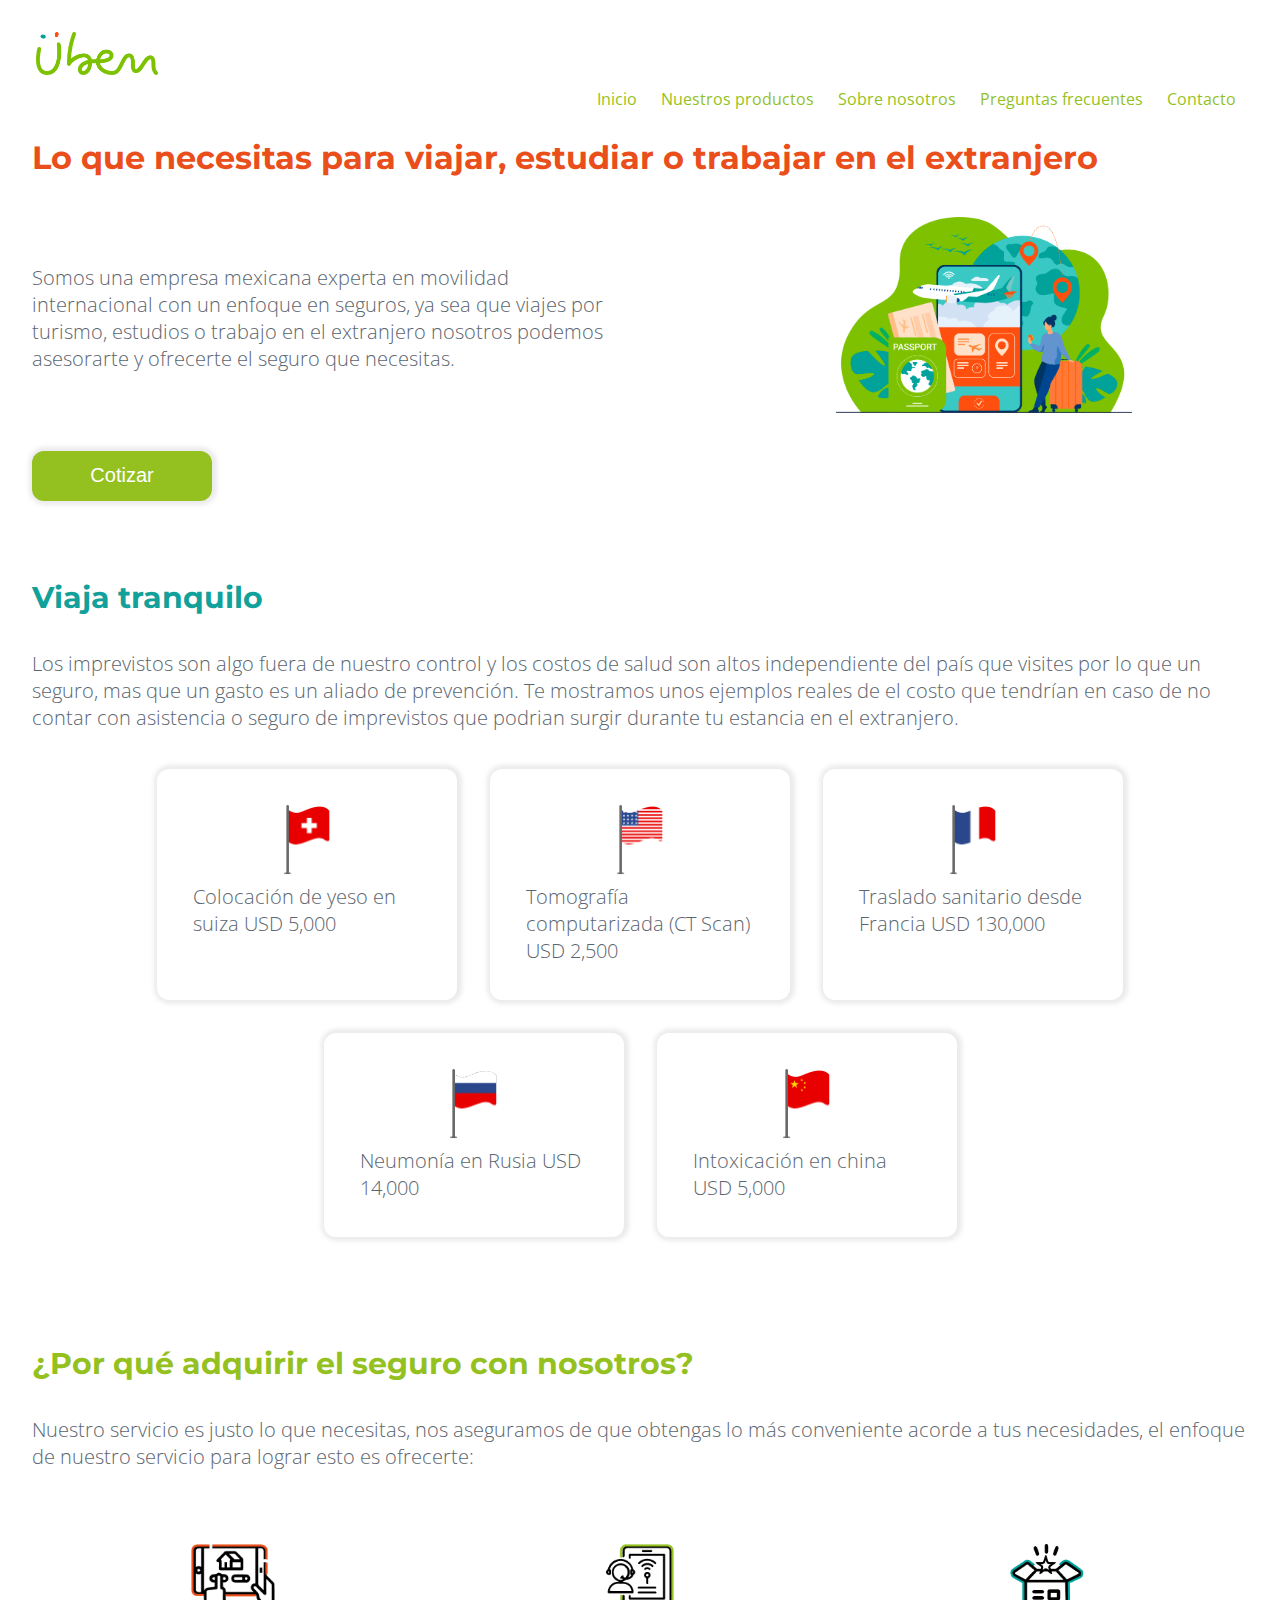
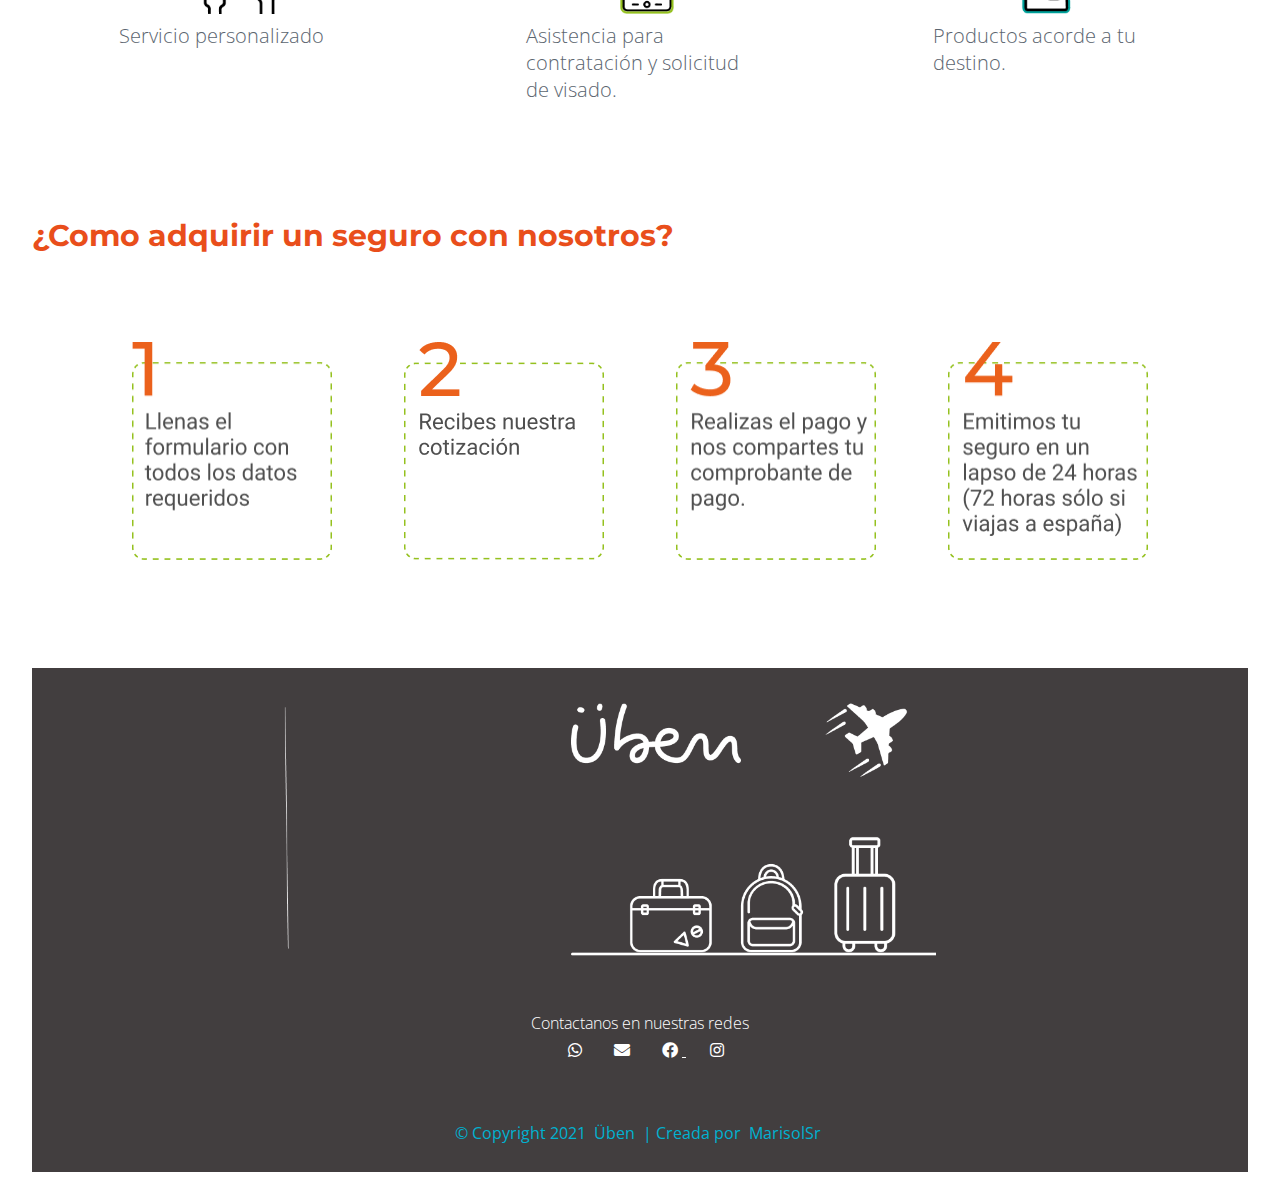
==== index.html @ 161617dc "primer subida a git de lo que llevo de proyecto final" ====
<!DOCTYPE html>
<html lang="en">
  <head>
    <meta charset="UTF-8" />
    <meta http-equiv="X-UA-Compatible" content="IE=edge" />
    <meta name="viewport" content="width=device-width, initial-scale=1.0" />
    <link rel="stylesheet" href="css/style.css">
    <!--Fuentes de google? Investigar si asi agarra las 2 -->
    <link href="https://fonts.googleapis.com/css2?family=Montserrat:ital,wght@0,400;1,100;1,700&display=swap" rel="stylesheet">
    <link href="https://fonts.googleapis.com/css2?family=Open+Sans:wght@300;400;700&display=swap" rel="stylesheet">
    <!--Fontawesome lo de los iconos-->
    <link
      rel="stylesheet"
      href="https://cdnjs.cloudflare.com/ajax/libs/font-awesome/5.15.4/css/all.min.css"
      integrity="sha512-1ycn6IcaQQ40/MKBW2W4Rhis/DbILU74C1vSrLJxCq57o941Ym01SwNsOMqvEBFlcgUa6xLiPY/NS5R+E6ztJQ=="
      crossorigin="anonymous"
      referrerpolicy="no-referrer"
    />
    <!--Fav Icon-->
    <link rel="shortcut icon" href="imgs/chat-icon.png" type="image/x-icon" />

    <title>Üben</title>
  </head>
  <body>
    <header>
      <!-- Logo del header-->
      <div>
        <img src="sources/Logo1.png" alt="logo" width="10%">
      <!--Lista de la barra de navegación-->
        <nav class="nav">
         <ul class="navlist">
           <li class="navitem"><a class="navlink" href="index.html">Inicio</a></li>
           <li class="navitem"><a class="navlink" href="productos.html"> Nuestros productos</a></li>
           <li class="navitem"><a class="navlink" href="nosotros.html">Sobre nosotros</a></li>
           <li class="navitem"><a class="navlink" href="preguntas.html">Preguntas frecuentes</a></li>
           <li class="navitem"><a class="navlink" href="contacto.html">Contacto</a></li>
          </ul>
        </nav>
      </div>
      <div>
      </header>
      <!-- Frase introductoria-->
      <div id="fraseintro">
        <h1>Lo que necesitas para viajar, estudiar o trabajar en el extranjero</h1>
      </div>
      </div>
      <div class="div1">
        <p class="parrafo1">
        Somos una empresa mexicana experta en movilidad internacional 
        con un enfoque en seguros, ya sea que viajes por turismo, estudios o trabajo
        en el extranjero nosotros podemos asesorarte y ofrecerte el seguro que necesitas.
        </p>
        <div>
          <img class="imagenh" src="sources/Img 1.png" alt="Imagen" width="50%">
        </div>
      </div>
      <!--Botón cotizar-->
      <div>
        <input class="boton1" type="submit" value="Cotizar" />
      </div>
      <div>
        <h2 class="tituloejemplos">Viaja tranquilo</h2>
        <p>Los imprevistos son algo fuera de nuestro control y los costos de salud son altos independiente del país que visites por lo que un seguro, mas que un gasto es un aliado de prevención. Te mostramos unos ejemplos reales de el costo que tendrían en caso de no contar con asistencia o seguro de imprevistos que podrian surgir durante tu estancia en el extranjero.</p>
        <section id="ejemplosgastos">
          <article class="banderas">
            <p>Colocación de yeso en suiza USD 5,000</p>
            <img src="sources/suiza.png" alt="">
          </article>
          <article class="banderas">
            <p>Tomografía computarizada (CT Scan) USD 2,500</p>
            <img src="sources/usa.png" alt="">
          </article>
          <article class="banderas">
            <p>Traslado sanitario desde Francia USD 130,000</p>
            <img src="sources/francia.png" alt="">
          </article>
          <article class="banderas">
            <p>Neumonía en Rusia USD 14,000</p>
            <img src="sources/rusia.png" alt="">
          </article>
          <article class="banderas">
            <p>Intoxicación en china USD 5,000</p>
            <img src="sources/china.png">
          </article>
      </div>
      <div>
        <h2 class="titulomotivos">¿Por qué adquirir el seguro con nosotros?</h2>
        <p>Nuestro servicio es justo lo que necesitas, nos aseguramos de que obtengas lo más conveniente acorde a tus necesidades, el enfoque de nuestro servicio para lograr esto es ofrecerte:</p>
        <div id="motivos">
          <article class="iconos">
            <p>Servicio personalizado</p>
            <img src="sources/icono1.png" alt="">
          </article>
          <article class="iconos">
            <p>Asistencia para contratación y solicitud de visado.</p>
            <img src="sources/icono2.png" alt="">
          </article>
          <article class="iconos">
            <p>Productos acorde a tu destino.</p>
            <img src="sources/icono3.png" alt="">
          </article>
        </div>
      </div>
      <div>
        <h2 class="titulopasos">¿Como adquirir un seguro con nosotros?</h2>
        <section id="pasos">
          <img src="sources/paso1.png" alt="">
          <img src="sources/paso2.png" alt="">
          <img src="sources/paso3.png" alt="">
          <img src="sources/paso4.png" alt="">
        </section>
      </div>
      <div class="contenedorfot">
          <!--Footer-->
        <footer class="footer">
         <!--Quiero poner esta imagen como donfo en el footer-->
         <img class="footerback" src="sources/fondofooter.png" alt="logo" width="10%">
         <div class="footer-sm">
           <div class="container">
             <div class="row footer-sm__icons">
               <div class="col">Contactanos en nuestras redes</div>
               <div class="col">
                 <a href="https://wa.link/iu1go5"><i class="fab fa-whatsapp"></i></a>
                 <a href="#"><i class="fas fa-envelope"></i></a>
                  <a href="https://www.facebook.com/ubenmx"><i class="fab fa-facebook"></i> </a>
                  <a href="https://www.instagram.com/ubenmx/"><i class="fab fa-instagram"></i></a>
                </div>
             </div>
           </div>
          </div>
          <div class="footer-bottom">
            <div class="container">
             <div class="row footer-bottom__copyright">
               <div class="col">
                  &copy; Copyright 2021 <a href="#">Üben</a> | Creada por
                 <a href="http://www.marisolsr.com/">MarisolSr</a>
               </div>
              </div>
           </div>
          </div>
        </footer>
      </div>  
    </body>
</html>
---- css/style.css ----
* {
  margin: 4px;
  padding: 0px;
  box-sizing: border-box;
}

body {
  font-family: "Open Sans", sans-serif;
  font-weight: lighter;
}

#fraseintro {
  display: flex;
  color: #e94e1b;
  font-family: "Montserrat", sans-serif;
  font-size: 16px;
  padding-bottom: 8px;
  padding-top: 20px;
  text-align: left;
}
.parrafo1 {
  color: #5b656f;
}

.navlist {
  display: flex;
  flex-flow: row nowrap;
  flex-direction: row;
  justify-content: flex-end;
  list-style: none;
  list-style-position: outside;
  color: #12a19a;
  font-weight: 400;
}

.navitem {
  margin: 0 0 0 1rem;
}

.navlink {
  color: #94c11f;
  text-decoration: none;
}

.navlink:hover,
.navlink:focus {
  color: #12a19a;
}
.div1 {
  display: grid;
  grid-template-columns: 600px 600px;
  grid-template-rows: 250px;
  align-items: center;
  grid-column-gap: 200px;
  justify-items: end;
}

#mundo {
  color: red;
}

h2 {
  color: #e94e1b;
}
.tituloformulario {
  color: #e94e1b;
}
p {
  color: #5b656f;
  font-size: 20px;
}
.tituloformulario {
  position: relative;
}
form {
  color: #5b656f;
  align-items: center;
}
select {
  color: #12a19a;
}
.boton1 {
  width: 180px;
  height: 50px;
  color: #ffffff;
  border-radius: 12px;
  font-size: 20px;
  background-color: #94c11f;
  box-shadow: 1px 0px 4px 4px #afafaf40;
  transition: all 0.3s;
  position: relative;
  overflow: hidden;
  border: none;
}
.boton1:hover {
  background-color: #12a19a;
}

.boton1:before {
  content: "";
  background-color: white;
  top: 0;
  left: 0;
  width: 100%;
  height: 100px;
  position: absolute;
  transform: translatex(-100%) rotate(45deg);
  transition: all 0.3s;
}

.boton1:hover:before {
  transform: translatex(100%) rotate(45deg);
}

.boton2 {
  border: 2px solid #e94e1b;
  background: none;
  color: #e94e1b;
  cursor: pointer;
  font-size: 18px;
  padding: 15px 15px;
  position: relative;
  overflow: hidden;
  transition: all 0.5s;
  box-shadow: 1px 0px 4px 4px #afafaf40;
}
.boton2:before {
  content: "";
  position: absolute;
  top: 0;
  left: 0;
  height: 0%;
  width: 100%;
  background-color: #e94e1b;
  z-index: -1;
  border-radius: 0 0 50% 50%;
  transition: all 0.5s;
}
.boton2:hover:before {
  height: 190%;
}

.boton2:hover {
  color: #ffffff;
}

.boton3 {
  border-radius: 20px;
  border: 2px solid #e94e1b;
  background: none;
  color: #e94e1b;
  cursor: pointer;
  font-size: 20px;
  padding: 15px 30px;
  position: relative;
  overflow: hidden;
  transition: all 0.5s;
  box-shadow: 1px 0px 4px 4px #afafaf40;
}
.boton3:before {
  content: "";
  position: absolute;
  top: 0;
  left: 0;
  height: 0%;
  width: 100%;
  background-color: #e94e1b;
  z-index: -1;
  border-radius: 0 0 50% 50%;
  transition: all 0.5s;
}
.boton3:hover:before {
  height: 100%;
}

.boton3:hover {
  color: #94c11f;
}

.titulopagina {
  color: #94c11f;
  padding-top: 25px;
  padding-bottom: 25px;
}
.pregunta {
  font-family: "Montserrat", sans-serif;
  font-size: 24px;
  font-weight: lighter;
  color: #12a19a;
  padding-top: 20px;
  padding-bottom: 15px;
}
.respuesta {
  color: #423e3f;
  padding-bottom: 15px;
}

.footer {
  padding-top: 1rem;
  background-color: #423e3f;
}

.footer-sm {
  background-color: #423e3f;
  color: white;
}

.footer-sm a {
  color: white;
}

.footer-sm a i {
  font-size: 1rem;
  margin-left: 1rem;
}

.footer-sm__icons {
  text-align: center;
  padding: 1.5rem 0;
}

.footer-bottom {
  padding: 1.5rem 0;
}

.footer-bottom__copyright {
  text-align: center;
  color: rgb(0, 178, 209);
  font-weight: 400;
}

.footer-bottom__copyright a {
  color: rgb(0, 178, 209);
  text-decoration: none;
}

.footer-bottom__copyright a:hover {
  color: #006e69;
  text-decoration: underline;
}

.footerback {
  position: initial;
  width: 900px;
}

* {
  box-sizing: border-box;
}

body {
  padding: 1rem;
}

section {
  display: flex;
  justify-content: center;
  gap: 4rem;
  flex-wrap: wrap;
  padding-top: 30px;
  padding-bottom: 100px;
}

article {
  display: flex;
  flex: 0 1 300px;
  flex-direction: column;
  border-color: #e94e1b;
  border-radius: 1rem;
  padding: 2rem;
  width: 500px;
}

article img {
  order: -1;
  align-self: center;
  height: 254px;
}

article button {
  background: #e94e1b;
  color: white;
  padding: 15px;
  border: none;
  border-radius: 12px;
  font-size: 20px;
  cursor: pointer;
  align-self: center;
  width: 200px;
}
.prod {
  box-shadow: 1px 0px 4px 4px #afafaf40;
  padding-bottom: 60px;
}
#ejemplosgastos {
  display: flex;
  flex: 100px 100px 10px 100px 100px;
  justify-content: center;
  gap: 25px;
  flex-wrap: wrap;
  padding-top: 30px;
  padding-bottom: 30px;
}

.banderas {
  display: flex;
  flex-direction: column;
  border-color: #e94e1b;
  border-radius: 12px;
  padding: 2rem;
  width: px;
  box-shadow: 1px 0px 4px 4px #afafaf40;
}

.banderas img {
  order: -1;
  align-self: center;
  height: 70px;
}

.tituloejemplos {
  padding-top: 70px;
  padding-bottom: 30px;
  font-size: 30px;
  color: #12a19a;
  font-family: "Montserrat", sans-serif;
}

#motivos {
  display: flex;
  justify-content: space-around;
  gap: 5px;
  flex-wrap: wrap;
  padding-top: 30px;
  box-shadow: none;
}

.iconos img {
  order: -1;
  align-self: center;
  height: 70px;
  box-shadow: none;
}
.titulomotivos {
  padding-top: 70px;
  padding-bottom: 30px;
  font-size: 30px;
  color: #94c11f;
  font-family: "Montserrat", sans-serif;
  box-shadow: none;
}
.titulopasos {
  padding-top: 70px;
  padding-bottom: 30px;
  font-size: 30px;
  color: #e94e1b;
  font-family: "Montserrat", sans-serif;
  box-shadow: none;
}

#pasos {
  padding-top: 50px;
  padding-bottom: 100px;
}

.nosotros {
  padding-bottom: 20px;
}
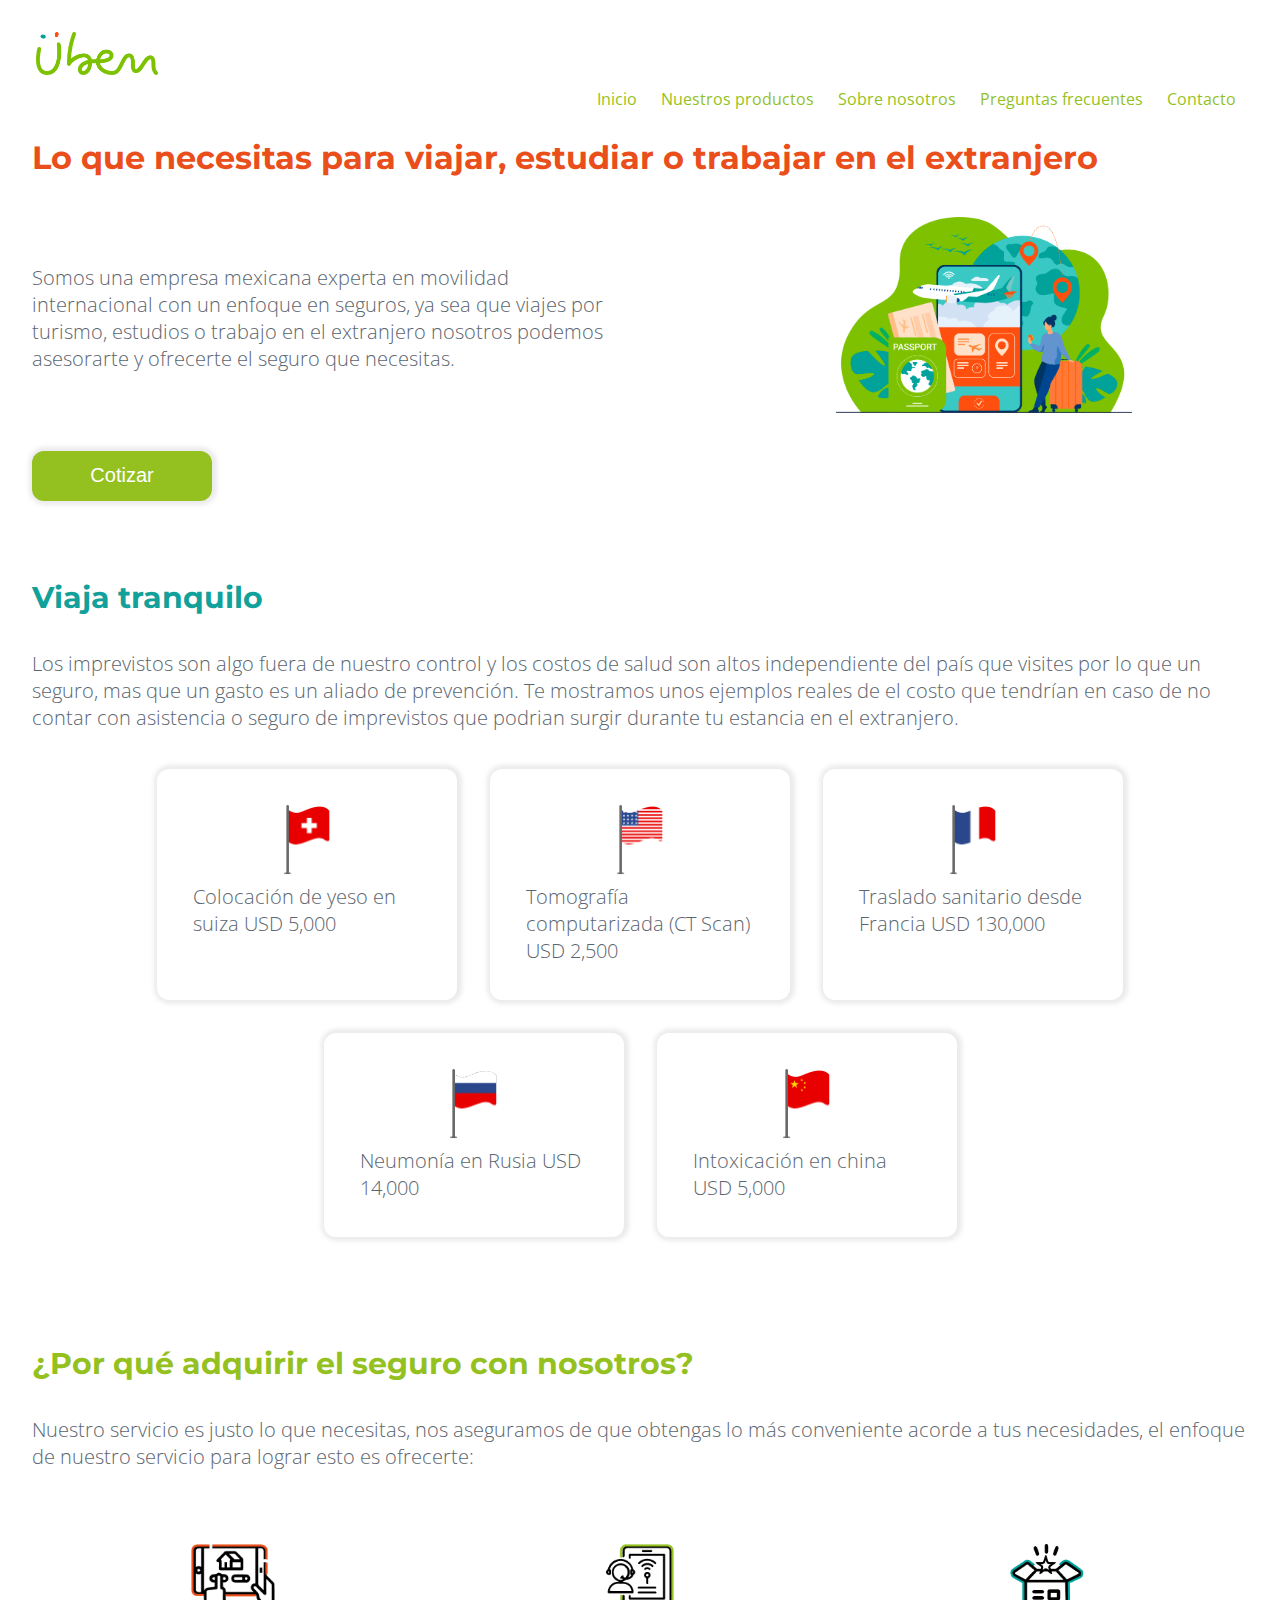
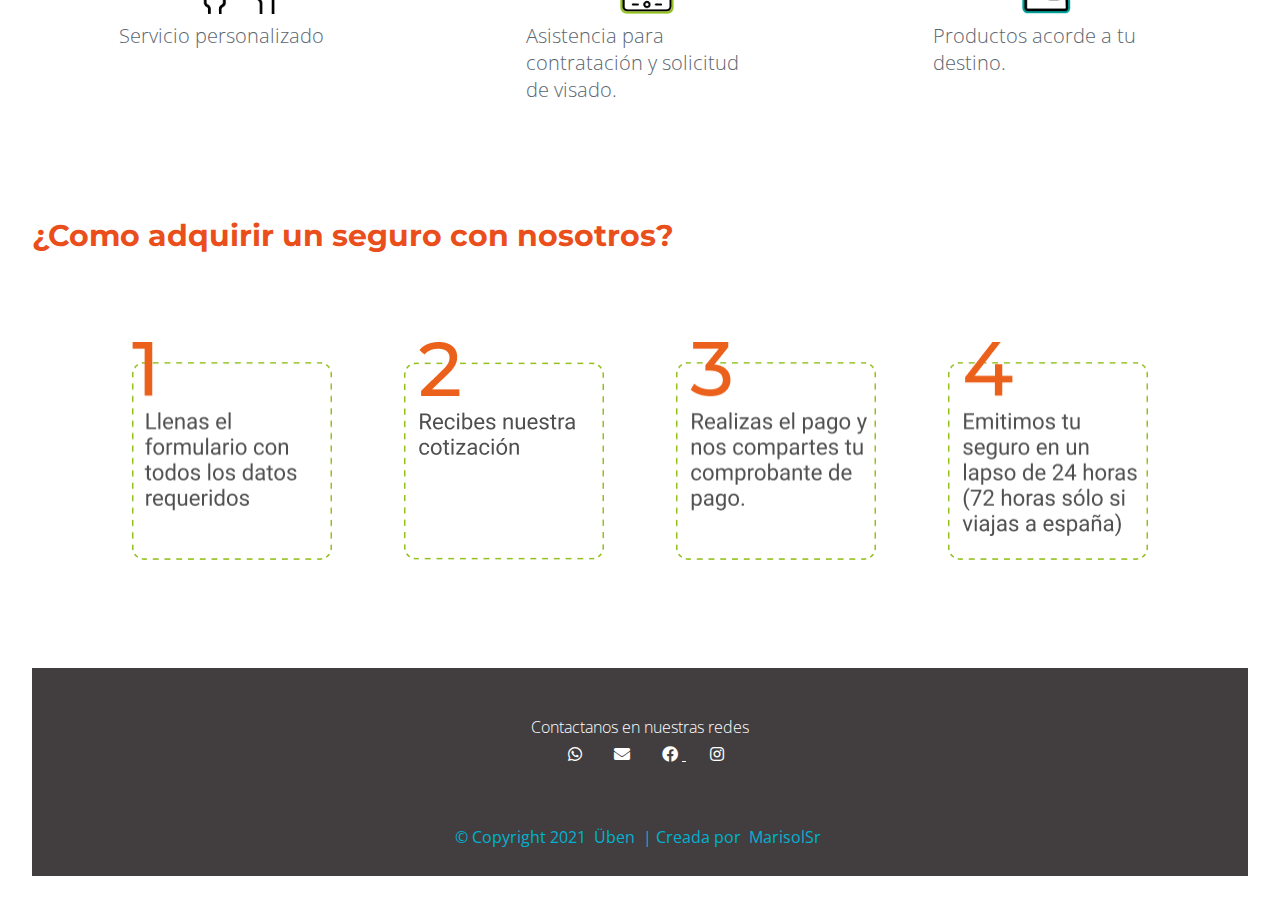
==== commit 630716b6: "mejoras para la entrega 3 proyecto final" ====
--- a/index.html
+++ b/index.html
@@ -4,7 +4,7 @@
     <meta charset="UTF-8" />
     <meta http-equiv="X-UA-Compatible" content="IE=edge" />
     <meta name="viewport" content="width=device-width, initial-scale=1.0" />
-    <link rel="stylesheet" href="css/style.css">
+    <link rel="stylesheet" href="./css/estilos.css">
     <!--Fuentes de google? Investigar si asi agarra las 2 -->
     <link href="https://fonts.googleapis.com/css2?family=Montserrat:ital,wght@0,400;1,100;1,700&display=swap" rel="stylesheet">
     <link href="https://fonts.googleapis.com/css2?family=Open+Sans:wght@300;400;700&display=swap" rel="stylesheet">
@@ -113,8 +113,7 @@
       <div class="contenedorfot">
           <!--Footer-->
         <footer class="footer">
-         <!--Quiero poner esta imagen como donfo en el footer-->
-         <img class="footerback" src="sources/fondofooter.png" alt="logo" width="10%">
+            
          <div class="footer-sm">
            <div class="container">
              <div class="row footer-sm__icons">
--- a/css/estilos.css
+++ b/css/estilos.css
@@ -0,0 +1,466 @@
+* {
+  margin: 4px;
+  padding: 0px;
+  -webkit-box-sizing: border-box;
+          box-sizing: border-box;
+}
+
+body {
+  font-family: "Open Sans", sans-serif;
+  font-weight: lighter;
+}
+
+#fraseintro {
+  display: -webkit-box;
+  display: -ms-flexbox;
+  display: flex;
+  color: #e94e1b;
+  font-family: "Montserrat", sans-serif;
+  font-size: 16px;
+  padding-bottom: 8px;
+  padding-top: 20px;
+  text-align: left;
+}
+
+.parrafo1 {
+  color: #5b656f;
+}
+
+.navlist {
+  display: -webkit-box;
+  display: -ms-flexbox;
+  display: flex;
+  -webkit-box-orient: horizontal;
+  -webkit-box-direction: normal;
+      -ms-flex-flow: row nowrap;
+          flex-flow: row nowrap;
+  -ms-flex-direction: row;
+      flex-direction: row;
+  -webkit-box-pack: end;
+      -ms-flex-pack: end;
+          justify-content: flex-end;
+  list-style: none;
+  list-style-position: outside;
+  color: #12a19a;
+  font-weight: 400;
+}
+
+.navitem {
+  margin: 0 0 0 1rem;
+}
+
+.navlink {
+  color: #94c11f;
+  text-decoration: none;
+}
+
+.navlink:hover,
+.navlink:focus {
+  color: #12a19a;
+}
+
+.div1 {
+  display: -ms-grid;
+  display: grid;
+  -ms-grid-columns: 600px 600px;
+      grid-template-columns: 600px 600px;
+  -ms-grid-rows: 250px;
+      grid-template-rows: 250px;
+  -webkit-box-align: center;
+      -ms-flex-align: center;
+          align-items: center;
+  grid-column-gap: 200px;
+  justify-items: end;
+}
+
+#mundo {
+  color: red;
+}
+
+h2 {
+  color: #e94e1b;
+}
+
+.tituloformulario {
+  color: #e94e1b;
+}
+
+p {
+  color: #5b656f;
+  font-size: 20px;
+}
+
+.tituloformulario {
+  position: relative;
+}
+
+form {
+  color: #5b656f;
+  -webkit-box-align: center;
+      -ms-flex-align: center;
+          align-items: center;
+}
+
+select {
+  color: #12a19a;
+}
+
+.boton1 {
+  width: 180px;
+  height: 50px;
+  color: #ffffff;
+  border-radius: 12px;
+  font-size: 20px;
+  background-color: #94c11f;
+  -webkit-box-shadow: 1px 0px 4px 4px #afafaf40;
+          box-shadow: 1px 0px 4px 4px #afafaf40;
+  -webkit-transition: all 0.3s;
+  transition: all 0.3s;
+  position: relative;
+  overflow: hidden;
+  border: none;
+}
+
+.boton1:hover {
+  background-color: #12a19a;
+}
+
+.boton1:before {
+  content: "";
+  background-color: white;
+  top: 0;
+  left: 0;
+  width: 100%;
+  height: 100px;
+  position: absolute;
+  -webkit-transform: translatex(-100%) rotate(45deg);
+          transform: translatex(-100%) rotate(45deg);
+  -webkit-transition: all 0.3s;
+  transition: all 0.3s;
+}
+
+.boton1:hover:before {
+  -webkit-transform: translatex(100%) rotate(45deg);
+          transform: translatex(100%) rotate(45deg);
+}
+
+.boton2 {
+  border: 2px solid #e94e1b;
+  background: none;
+  color: #e94e1b;
+  cursor: pointer;
+  font-size: 18px;
+  padding: 15px 15px;
+  position: relative;
+  overflow: hidden;
+  -webkit-transition: all 0.5s;
+  transition: all 0.5s;
+  -webkit-box-shadow: 1px 0px 4px 4px #afafaf40;
+          box-shadow: 1px 0px 4px 4px #afafaf40;
+}
+
+.boton2:before {
+  content: "";
+  position: absolute;
+  top: 0;
+  left: 0;
+  height: 0%;
+  width: 100%;
+  background-color: #e94e1b;
+  z-index: -1;
+  border-radius: 0 0 50% 50%;
+  -webkit-transition: all 0.5s;
+  transition: all 0.5s;
+}
+
+.boton2:hover:before {
+  height: 190%;
+}
+
+.boton2:hover {
+  color: #ffffff;
+}
+
+.boton3 {
+  border-radius: 20px;
+  border: 2px solid #e94e1b;
+  background: none;
+  color: #e94e1b;
+  cursor: pointer;
+  font-size: 20px;
+  padding: 15px 30px;
+  position: relative;
+  overflow: hidden;
+  -webkit-transition: all 0.5s;
+  transition: all 0.5s;
+  -webkit-box-shadow: 1px 0px 4px 4px #afafaf40;
+          box-shadow: 1px 0px 4px 4px #afafaf40;
+}
+
+.boton3:before {
+  content: "";
+  position: absolute;
+  top: 0;
+  left: 0;
+  height: 0%;
+  width: 100%;
+  background-color: #e94e1b;
+  z-index: -1;
+  border-radius: 0 0 50% 50%;
+  -webkit-transition: all 0.5s;
+  transition: all 0.5s;
+}
+
+.boton3:hover:before {
+  height: 100%;
+}
+
+.boton3:hover {
+  color: #94c11f;
+}
+
+.titulopagina {
+  color: #94c11f;
+  padding-top: 25px;
+  padding-bottom: 25px;
+}
+
+.pregunta {
+  font-family: "Montserrat", sans-serif;
+  font-size: 24px;
+  font-weight: lighter;
+  color: #12a19a;
+  padding-top: 20px;
+  padding-bottom: 15px;
+}
+
+.respuesta {
+  color: #423e3f;
+  padding-bottom: 15px;
+}
+
+.footer {
+  padding-top: 1rem;
+  background-color: #423e3f;
+}
+
+.footer-sm {
+  background-color: #423e3f;
+  color: white;
+}
+
+.footer-sm a {
+  color: white;
+}
+
+.footer-sm a i {
+  font-size: 1rem;
+  margin-left: 1rem;
+}
+
+.footer-sm__icons {
+  text-align: center;
+  padding: 1.5rem 0;
+}
+
+.footer-bottom {
+  padding: 1.5rem 0;
+}
+
+.footer-bottom__copyright {
+  text-align: center;
+  color: #00b2d1;
+  font-weight: 400;
+}
+
+.footer-bottom__copyright a {
+  color: #00b2d1;
+  text-decoration: none;
+}
+
+.footer-bottom__copyright a:hover {
+  color: #006e69;
+  text-decoration: underline;
+}
+
+.footerback {
+  position: initial;
+  width: 900px;
+}
+
+* {
+  -webkit-box-sizing: border-box;
+          box-sizing: border-box;
+}
+
+body {
+  padding: 1rem;
+}
+
+section {
+  display: -webkit-box;
+  display: -ms-flexbox;
+  display: flex;
+  -webkit-box-pack: center;
+      -ms-flex-pack: center;
+          justify-content: center;
+  gap: 4rem;
+  -ms-flex-wrap: wrap;
+      flex-wrap: wrap;
+  padding-top: 30px;
+  padding-bottom: 100px;
+}
+
+article {
+  display: -webkit-box;
+  display: -ms-flexbox;
+  display: flex;
+  -webkit-box-flex: 0;
+      -ms-flex: 0 1 300px;
+          flex: 0 1 300px;
+  -webkit-box-orient: vertical;
+  -webkit-box-direction: normal;
+      -ms-flex-direction: column;
+          flex-direction: column;
+  border-color: #e94e1b;
+  border-radius: 1rem;
+  padding: 2rem;
+  width: 500px;
+}
+
+article img {
+  -webkit-box-ordinal-group: 0;
+      -ms-flex-order: -1;
+          order: -1;
+  -ms-flex-item-align: center;
+      -ms-grid-row-align: center;
+      align-self: center;
+  height: 254px;
+}
+
+article button {
+  background: #e94e1b;
+  color: white;
+  padding: 15px;
+  border: none;
+  border-radius: 12px;
+  font-size: 20px;
+  cursor: pointer;
+  -ms-flex-item-align: center;
+      -ms-grid-row-align: center;
+      align-self: center;
+  width: 200px;
+}
+
+.prod {
+  -webkit-box-shadow: 1px 0px 4px 4px #afafaf40;
+          box-shadow: 1px 0px 4px 4px #afafaf40;
+  padding-bottom: 60px;
+}
+
+#ejemplosgastos {
+  display: -webkit-box;
+  display: -ms-flexbox;
+  display: flex;
+  -webkit-box-flex: 100px;
+      -ms-flex: 100px 100px 10px 100px 100px;
+          flex: 100px 100px 10px 100px 100px;
+  -webkit-box-pack: center;
+      -ms-flex-pack: center;
+          justify-content: center;
+  gap: 25px;
+  -ms-flex-wrap: wrap;
+      flex-wrap: wrap;
+  padding-top: 30px;
+  padding-bottom: 30px;
+}
+
+.banderas {
+  display: -webkit-box;
+  display: -ms-flexbox;
+  display: flex;
+  -webkit-box-orient: vertical;
+  -webkit-box-direction: normal;
+      -ms-flex-direction: column;
+          flex-direction: column;
+  border-color: #e94e1b;
+  border-radius: 12px;
+  padding: 2rem;
+  width: px;
+  -webkit-box-shadow: 1px 0px 4px 4px #afafaf40;
+          box-shadow: 1px 0px 4px 4px #afafaf40;
+}
+
+.banderas img {
+  -webkit-box-ordinal-group: 0;
+      -ms-flex-order: -1;
+          order: -1;
+  -ms-flex-item-align: center;
+      -ms-grid-row-align: center;
+      align-self: center;
+  height: 70px;
+}
+
+.tituloejemplos {
+  padding-top: 70px;
+  padding-bottom: 30px;
+  font-size: 30px;
+  color: #12a19a;
+  font-family: "Montserrat", sans-serif;
+}
+
+#motivos {
+  display: -webkit-box;
+  display: -ms-flexbox;
+  display: flex;
+  -ms-flex-pack: distribute;
+      justify-content: space-around;
+  gap: 5px;
+  -ms-flex-wrap: wrap;
+      flex-wrap: wrap;
+  padding-top: 30px;
+  -webkit-box-shadow: none;
+          box-shadow: none;
+}
+
+.iconos img {
+  -webkit-box-ordinal-group: 0;
+      -ms-flex-order: -1;
+          order: -1;
+  -ms-flex-item-align: center;
+      -ms-grid-row-align: center;
+      align-self: center;
+  height: 70px;
+  -webkit-box-shadow: none;
+          box-shadow: none;
+}
+
+.titulomotivos {
+  padding-top: 70px;
+  padding-bottom: 30px;
+  font-size: 30px;
+  color: #94c11f;
+  font-family: "Montserrat", sans-serif;
+  -webkit-box-shadow: none;
+          box-shadow: none;
+}
+
+.titulopasos {
+  padding-top: 70px;
+  padding-bottom: 30px;
+  font-size: 30px;
+  color: #e94e1b;
+  font-family: "Montserrat", sans-serif;
+  -webkit-box-shadow: none;
+          box-shadow: none;
+}
+
+#pasos {
+  padding-top: 50px;
+  padding-bottom: 100px;
+}
+
+.nosotros {
+  padding-bottom: 20px;
+}
+/*# sourceMappingURL=estilos.css.map */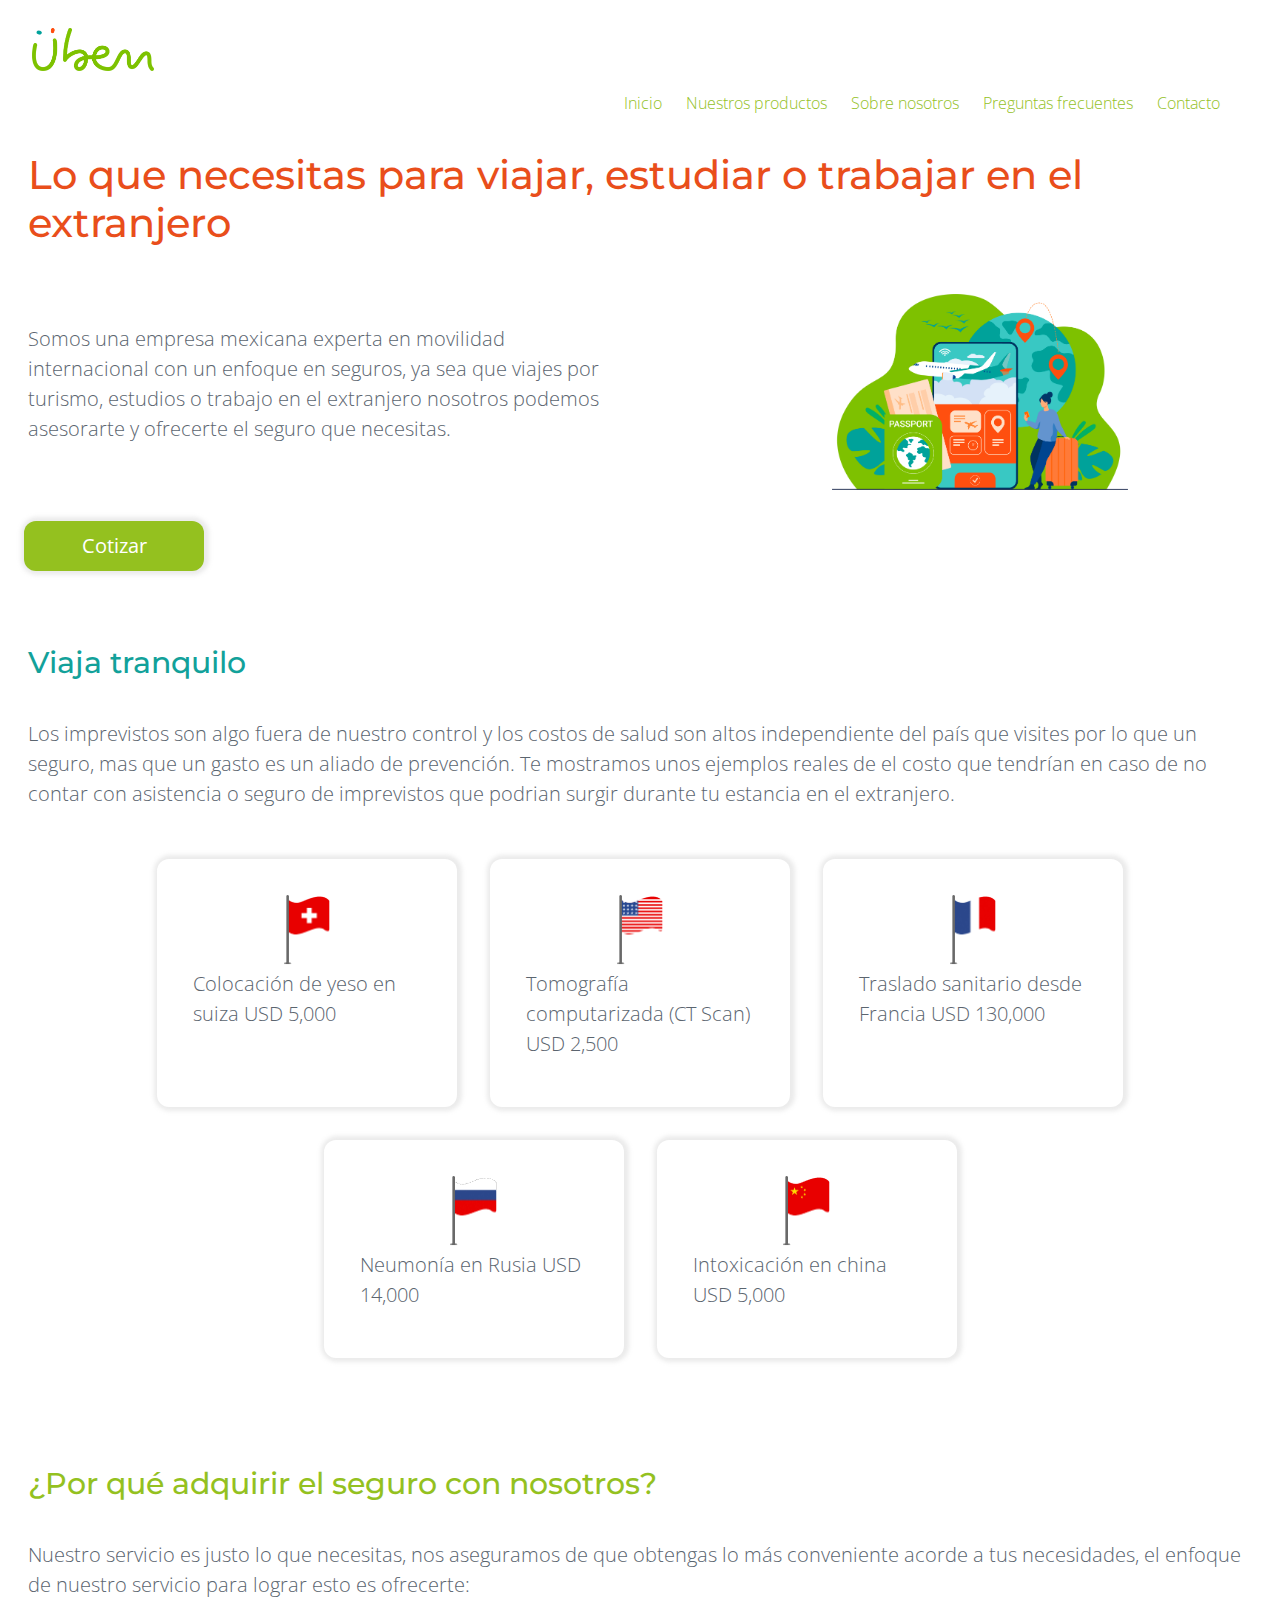
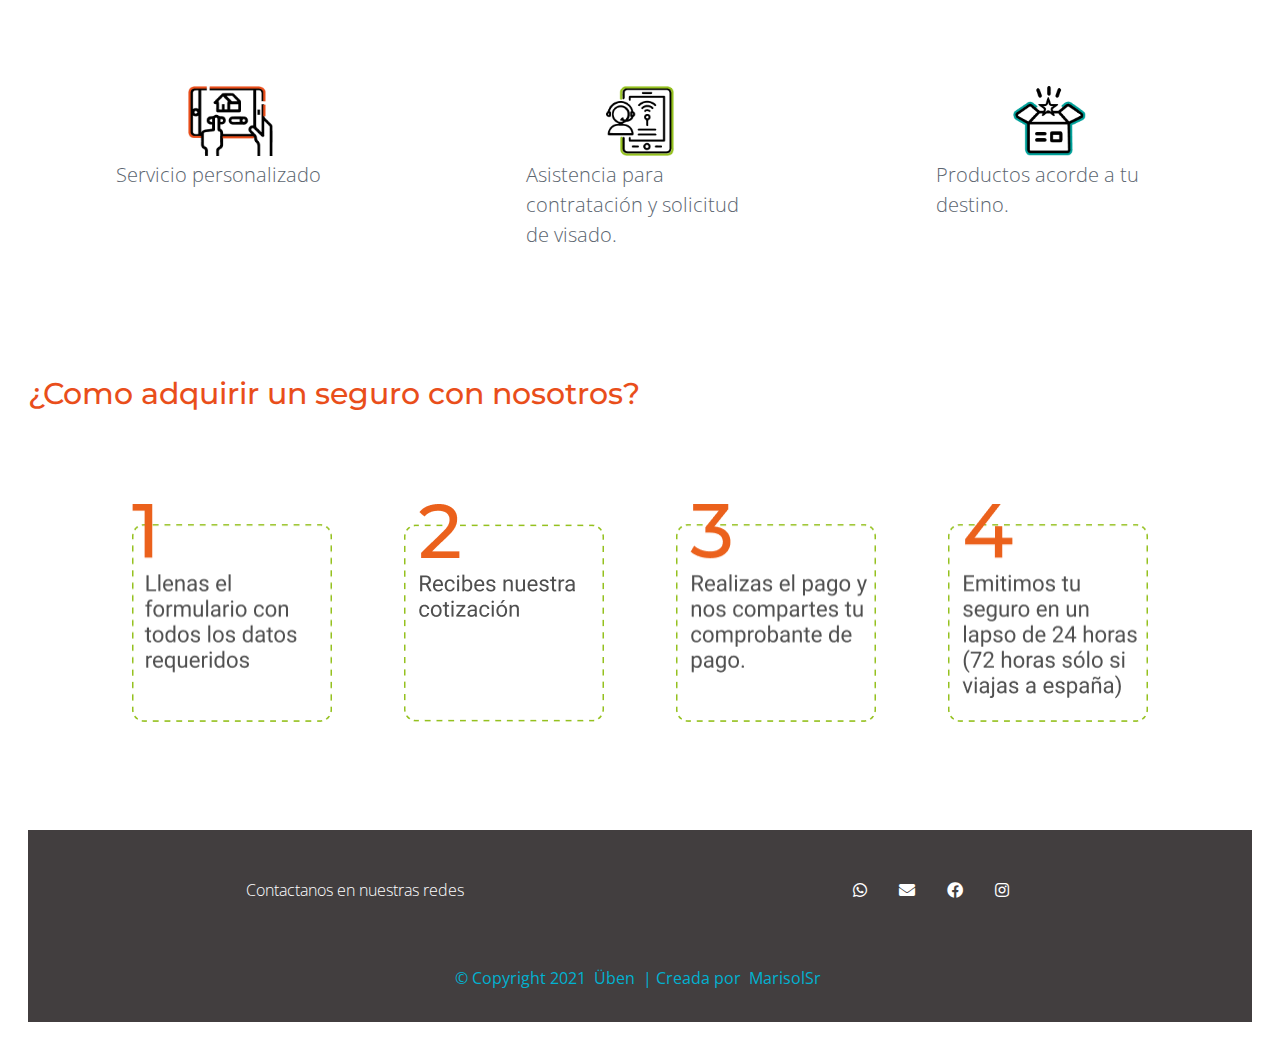
==== commit d357d1cd: "Ultimos ajustes" ====
--- a/index.html
+++ b/index.html
@@ -4,8 +4,12 @@
     <meta charset="UTF-8" />
     <meta http-equiv="X-UA-Compatible" content="IE=edge" />
     <meta name="viewport" content="width=device-width, initial-scale=1.0" />
+    <!--Aqui puse lo del menu hamburguesa-->
+    <meta charset="utf-8">
+    <meta name="viewport" content="width=device-width, initial-scale=1, shrink-to-fit=no">
+    <link rel="stylesheet" href="https://maxcdn.bootstrapcdn.com/bootstrap/4.0.0/css/bootstrap.min.css" integrity="sha384-Gn5384xqQ1aoWXA+058RXPxPg6fy4IWvTNh0E263XmFcJlSAwiGgFAW/dAiS6JXm" crossorigin="anonymous">
     <link rel="stylesheet" href="./css/estilos.css">
-    <!--Fuentes de google? Investigar si asi agarra las 2 -->
+    <!--Fuentes de google -->
     <link href="https://fonts.googleapis.com/css2?family=Montserrat:ital,wght@0,400;1,100;1,700&display=swap" rel="stylesheet">
     <link href="https://fonts.googleapis.com/css2?family=Open+Sans:wght@300;400;700&display=swap" rel="stylesheet">
     <!--Fontawesome lo de los iconos-->
@@ -26,15 +30,24 @@
       <!-- Logo del header-->
       <div>
         <img src="sources/Logo1.png" alt="logo" width="10%">
-      <!--Lista de la barra de navegación-->
-        <nav class="nav">
-         <ul class="navlist">
-           <li class="navitem"><a class="navlink" href="index.html">Inicio</a></li>
-           <li class="navitem"><a class="navlink" href="productos.html"> Nuestros productos</a></li>
-           <li class="navitem"><a class="navlink" href="nosotros.html">Sobre nosotros</a></li>
-           <li class="navitem"><a class="navlink" href="preguntas.html">Preguntas frecuentes</a></li>
-           <li class="navitem"><a class="navlink" href="contacto.html">Contacto</a></li>
-          </ul>
+        <!--aqui lo de menu hamburguesa-->
+        <nav id="hamburguer" class="navbar navbar-expand-sm navbar-light">
+          <button class="navbar-toggler ml-auto" type="button" data-toggle="collapse" data-target="#opciones">
+            <span class="navbar-toggler-icon"></span>
+          </button>
+           <!--Lista de la barra de navegación-->
+          <div class="collapse navbar-collapse" id="opciones">   
+           <ul class="navbar-nav ml-auto">
+             <li class="navitem"><a class="navlink" href="index.html">Inicio</a></li>
+              <li class="navitem"><a class="navlink" href="productos.html"> Nuestros productos</a></li>
+              <li class="navitem"><a class="navlink" href="nosotros.html">Sobre nosotros</a></li>
+              <li class="navitem"><a class="navlink" href="preguntas.html">Preguntas frecuentes</a></li>
+              <li class="navitem"><a class="navlink" href="contacto.html">Contacto</a></li>
+            </ul>
+          </div>
+          <script src="https://code.jquery.com/jquery-3.2.1.slim.min.js" integrity="sha384-KJ3o2DKtIkvYIK3UENzmM7KCkRr/rE9/Qpg6aAZGJwFDMVNA/GpGFF93hXpG5KkN" crossorigin="anonymous"></script>
+          <script src="https://cdnjs.cloudflare.com/ajax/libs/popper.js/1.12.9/umd/popper.min.js" integrity="sha384-ApNbgh9B+Y1QKtv3Rn7W3mgPxhU9K/ScQsAP7hUibX39j7fakFPskvXusvfa0b4Q" crossorigin="anonymous"></script>
+          <script src="https://maxcdn.bootstrapcdn.com/bootstrap/4.0.0/js/bootstrap.min.js" integrity="sha384-JZR6Spejh4U02d8jOt6vLEHfe/JQGiRRSQQxSfFWpi1MquVdAyjUar5+76PVCmYl" crossorigin="anonymous"></script>  
         </nav>
       </div>
       <div>
@@ -51,7 +64,7 @@
         en el extranjero nosotros podemos asesorarte y ofrecerte el seguro que necesitas.
         </p>
         <div>
-          <img class="imagenh" src="sources/Img 1.png" alt="Imagen" width="50%">
+          <img class="imagenh" src="sources/Img 1.png" alt="Imagen" width="50%" >
         </div>
       </div>
       <!--Botón cotizar-->
